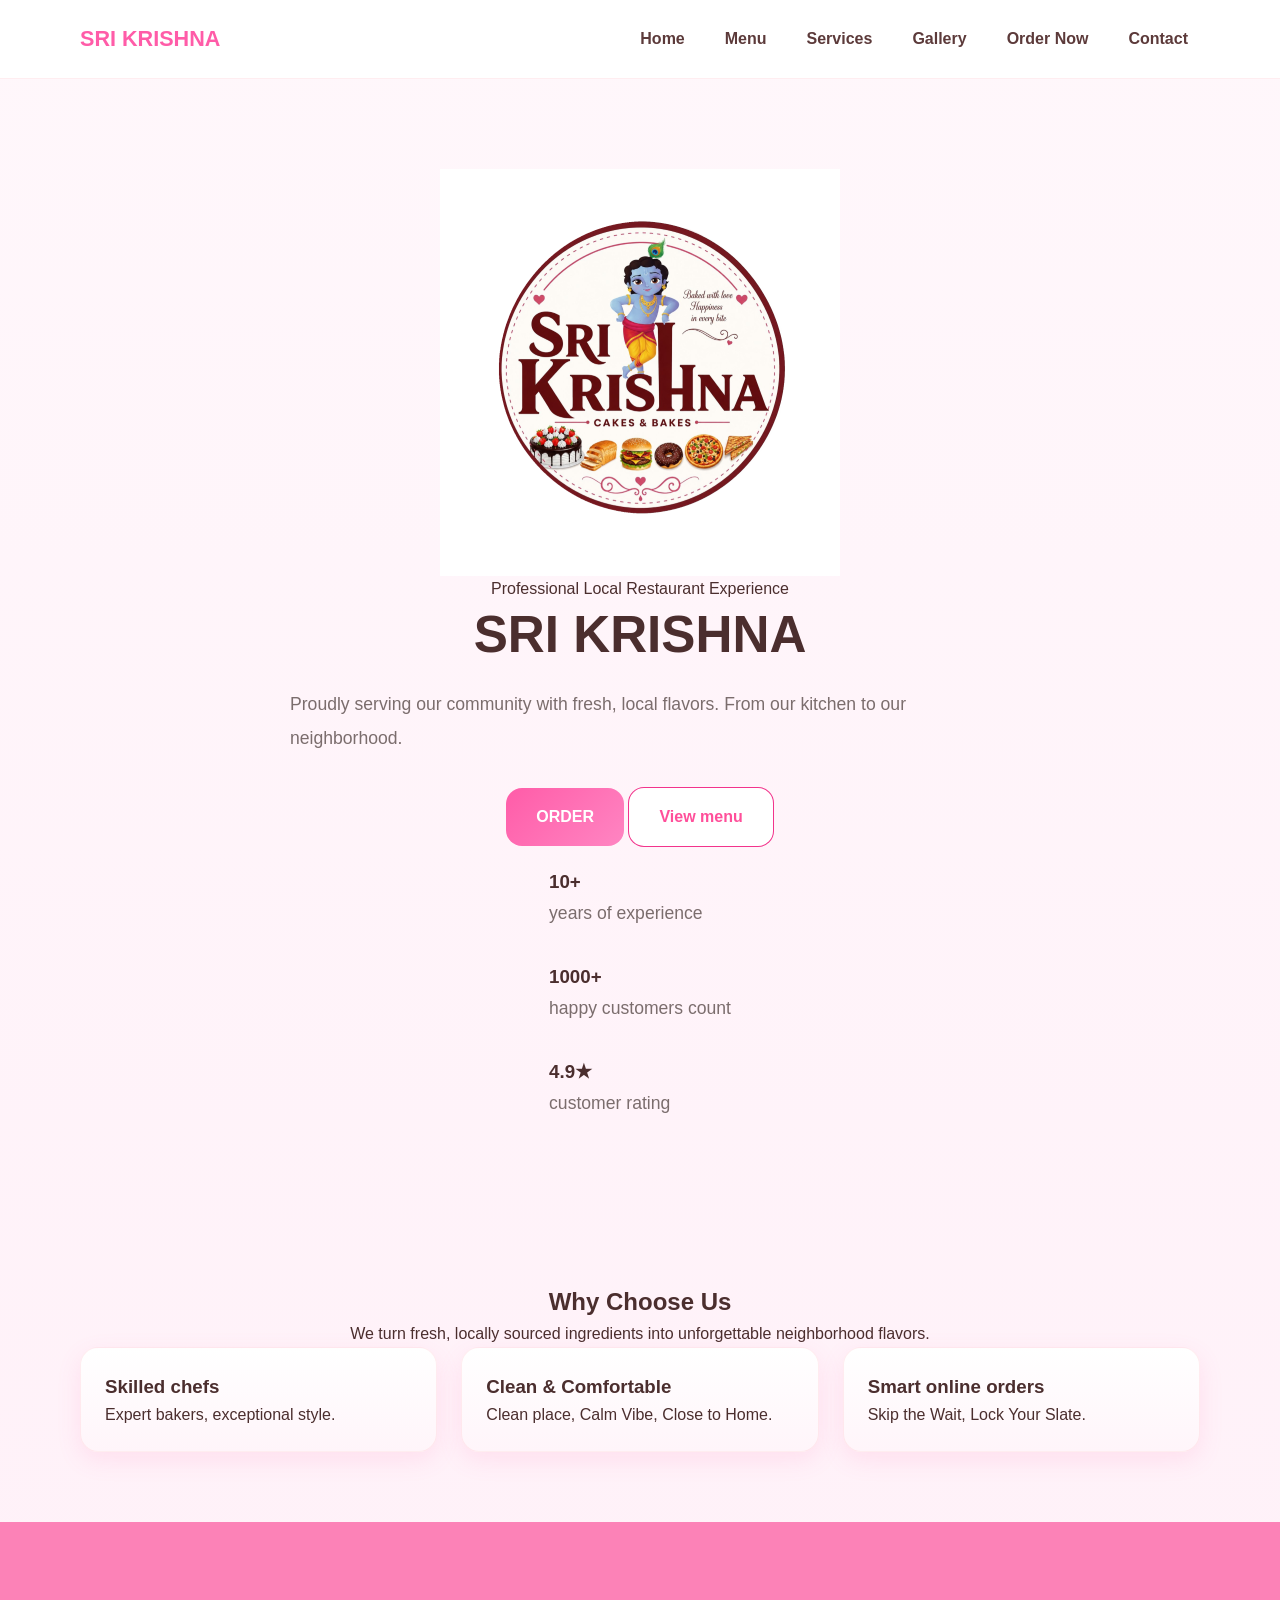
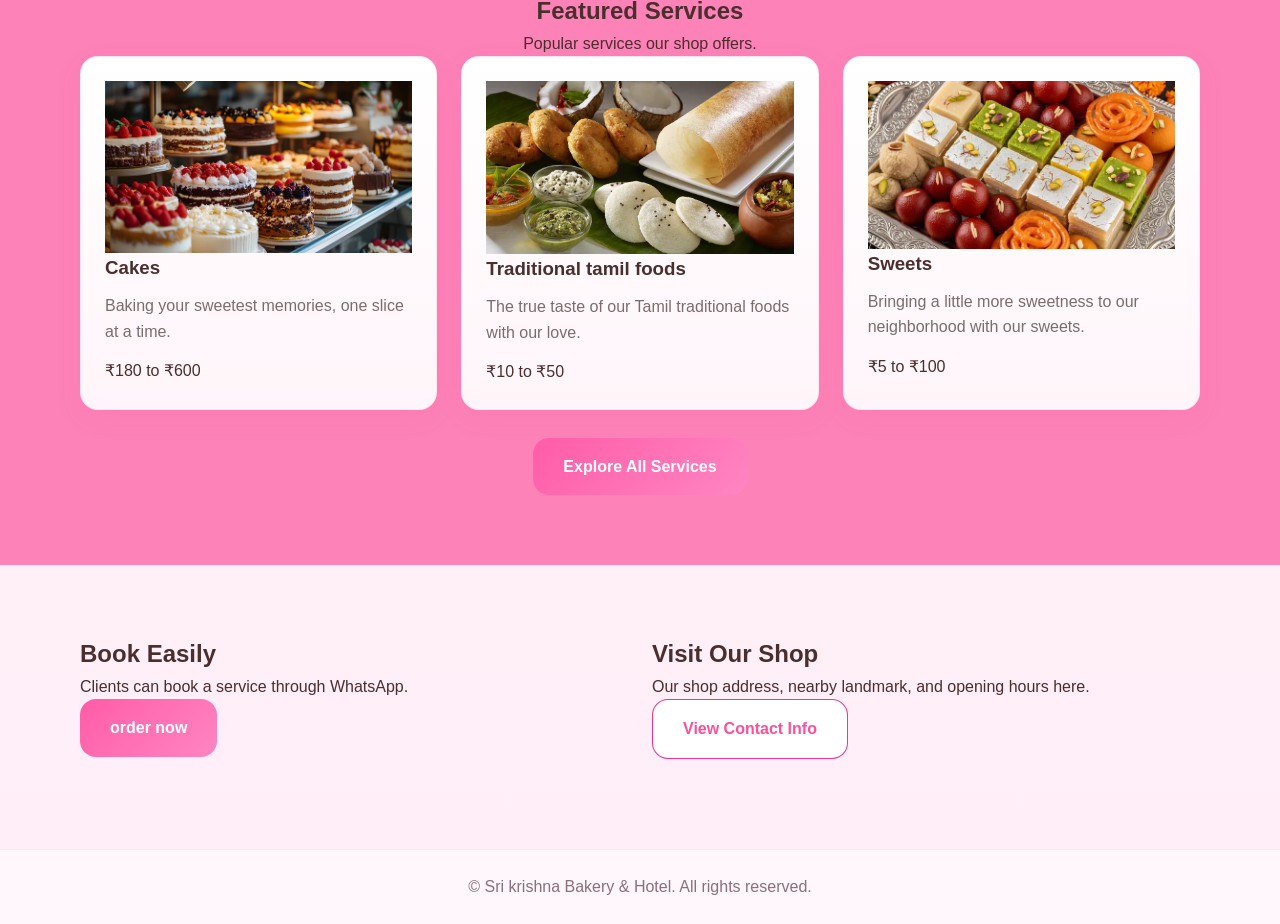
==== index.html @ ebf60ec3 "first upload" ====
<!DOCTYPE html>
<html lang="en">
<head>
  <meta charset="UTF-8" />
  <meta name="viewport" content="width=device-width, initial-scale=1.0" />
  <title>SRI KRISHNA | Premium bakery-hotel</title>
  <link rel="stylesheet" href="css/style.css" />
</head>
<body>
  
  <header class="site-header">
    <div class="container navbar">
      
      <a href="index.html" class="brand"> <span>SRI KRISHNA</span></a>

      <button class="mobile-toggle" id="mobileToggle">☰</button>

      <nav class="nav-links" id="navLinks">

        <a href="index.html" >Home</a>
        <a href="menu.html">Menu</a>
        <a href="services.html" >Services</a>
        <a href="gallery.html" >Gallery</a>
        <a href="booking.html" >Order Now</a>
        <a href="contact.html" >Contact</a>
       
      </nav>
    </div>
  </header>

  <section class="hero">
    <div class="container">
      <div class="hero-content">
        <div class="hero-logo-wrap">
  <img
    src="assets/images/logo.png"
    alt="Sri Krishna Logo"
    class="hero-logo"
  />
</div>
        <span class="badge">Professional Local Restaurant Experience</span>
        <h1>SRI KRISHNA</h1>
        <p>
          Proudly serving our community with fresh, local flavors. From our kitchen to our neighborhood.

        </p>

        <div class="hero-actions">
          <a href="booking.html" class="btn btn-primary">ORDER</a>
          <a href="menu.html" class="btn btn-secondary">View menu</a>
        </div>
        <h1></h1>

        <div class="hero-stats">
          <div class="stat-box">
            <h3>10+</h3>
            <p> years of experience</p>
          </div>
          <div class="stat-box">
            <h3>1000+</h3>
            <p>happy customers count</p>
          </div>
          <div class="stat-box">
            <h3>4.9★</h3>
            <p>customer rating</p>
          </div>
        </div>
      </div>
    </div>
  </section>

  <section class="section">
    <div class="container">
      <div class="text-center">
        <h2 class="section-title">Why Choose Us</h2>
        <p class="section-subtitle">
          We turn fresh, locally sourced ingredients into unforgettable neighborhood flavors.
        </p>
      </div>

      <div class="grid grid-3">
        <div class="card feature-card">
          <h3>Skilled chefs</h3>
          <p>Expert bakers, exceptional style.</p>
        </div>

        <div class="card feature-card">
          <h3>Clean & Comfortable</h3>
          <p>Clean place, Calm Vibe, Close to Home.</p>
        </div>

        <div class="card feature-card">
          <h3>Smart online orders</h3>
          <p>Skip the Wait, Lock Your Slate.</p>
        </div>
      </div>
    </div>
  </section>

  <section class="section" style="background: #fc82b7;">
    <div class="container">
      <div class="text-center">
        <h2 class="section-title">Featured Services</h2>
        <p class="section-subtitle">Popular services our shop offers.</p>
      </div>

      <div class="grid grid-3">
        <div class="card service-card">
          <img src="assets/images/service1.png" alt="Service 1" />
          <h3>Cakes</h3>
          <p>Baking your sweetest memories, one slice at a time.</p>
          <div class="starting from">₹180 to ₹600</div>
        </div>

        <div class="card service-card">
          <img src="assets/images/service2.png" alt="Service 2" />
          <h3>Traditional tamil foods</h3>
          <p>The true taste of our Tamil traditional foods with our love.</p>
          <div class="starting from">₹10 to ₹50</div>
        </div>

        <div class="card service-card">
          <img src="assets/images/service3.png" alt="Service 3" />
          <h3>Sweets</h3>
          <p>Bringing a little more sweetness to our neighborhood with our sweets.</p>
          <div class="starting from">₹5 to ₹100</div>
        </div>
      </div>

      <div class="text-center" style="margin-top: 28px;">
        <a href="services.html" class="btn btn-primary">Explore All Services</a>
      </div>
    </div>
  </section>

  <section class="section">
    <div class="container">
      <div class="grid grid-2">
        <div class="card-soft">
          <h2 class="section-title">Book Easily</h2>
          <p class="section-subtitle">
            Clients can book a service through WhatsApp.
          </p>
          <div class="quick-links">
            <a href="booking.html" class="btn btn-primary">order now</a>
            
          </div>
        </div>

        <div class="card-soft">
          <h2 class="section-title">Visit Our Shop</h2>
          <p class="section-subtitle">
            Our shop address, nearby landmark, and opening hours here.
          </p>
          <a href="contact.html" class="btn btn-secondary">View Contact Info</a>
        </div>
      </div>
    </div>
  </section>

  <footer class="footer">
    <div class="container text-center">
      <p>© <span class="current-year"></span> Sri krishna Bakery & Hotel. All rights reserved.</p>
    </div>
  </footer>

  <script src="js/main.js"></script>
</body>
</html>
---- css/style.css ----
:root {
  --bg: #fff7fb;
  --bg-soft: #ffeef7;

  --card: #ffffff;
  --card-2: #fff4fa;

  --text: #4b2e2e;
  --muted: #7b6d6d;

  --line: rgba(255, 182, 193, 0.25);

  --gold: #ff5ca8;
  --gold-dark: #e04890;

  --success: #22c55e;
  --danger: #ef4444;
  --warning: #f59e0b;

  --shadow: 0 8px 25px rgba(255, 92, 168, 0.12);

  --radius: 18px;
  --transition: 0.3s ease;
}

/* RESET */
* {
  margin: 0;
  padding: 0;
  box-sizing: border-box;
}

html {
  scroll-behavior: smooth;
}

body {
  font-family: Arial, sans-serif;
  background: linear-gradient(180deg, #fff7fb 0%, #ffeef7 100%);
  color: var(--text);
  line-height: 1.6;
}

img {
  max-width: 100%;
  display: block;
}

a {
  color: inherit;
  text-decoration: none;
}

ul {
  list-style: none;
}

button,
input,
select,
textarea {
  font: inherit;
}

.container {
  width: min(1120px, 92%);
  margin: 0 auto;
}

.text-center {
  text-align: center;
}

.section {
  padding: 70px 0;
}

/* PAGE BANNER */
.page-banner {
  padding: 110px 0 60px;
  background: linear-gradient(
    135deg,
    rgba(255, 92, 168, 0.08),
    rgba(255, 255, 255, 0.7)
  );
  border-bottom: 1px solid var(--line);
}

.page-banner h1 {
  font-size: 2.4rem;
  margin-bottom: 10px;
  color: #4b2e2e;
}

.page-banner p {
  color: var(--muted);
  max-width: 700px;
}

/* HEADER */
.site-header {
  position: sticky;
  top: 0;
  z-index: 1000;
  background: rgba(255, 255, 255, 0.92);
  backdrop-filter: blur(10px);
  border-bottom: 1px solid var(--line);
}

.navbar {
  min-height: 78px;
  display: flex;
  align-items: center;
  justify-content: space-between;
  gap: 24px;
  flex-wrap: wrap;
  padding: 14px 0;
}

.brand {
  font-size: 1.35rem;
  font-weight: 800;
  color: #4b2e3f;
  white-space: nowrap;
  flex-shrink: 0;
}

.brand span {
  color: var(--gold);
}

.mobile-toggle {
  display: none;
  border: none;
  background: #ffe3f0;
  color: #ff4f9a;
  font-size: 1.4rem;
  width: 44px;
  height: 44px;
  border-radius: 10px;
  cursor: pointer;
}

.nav-links {
  display: flex;
  align-items: center;
  gap: 16px;
  flex-wrap: wrap;
}

.nav-links a {
  color: #5c3a3a;
  font-weight: 600;
  padding: 8px 12px;
  border-radius: 10px;
  transition: var(--transition);
  white-space: nowrap;
}

.nav-links a:hover,
.nav-links a.active {
  color: #ff4f9a;
  background: rgba(255, 92, 168, 0.12);
}

/* HERO */
.hero {
  padding: 90px 0 60px;
}

.hero-grid {
  display: grid;
  grid-template-columns: 1fr;
  gap: 40px;
  align-items: center;
  text-align: center;
}

.hero-content {
  display: flex;
  flex-direction: column;
  align-items: center;
}

.hero-content h1 {
  font-size: 3.2rem;
  line-height: 1.3;
  margin-bottom: 20px;
  color: #4b2e2e;
  max-width: 850px;
}

.hero-content p {
  color: var(--muted);
  margin-bottom: 32px;
  max-width: 700px;
  font-size: 1.1rem;
  line-height: 1.9;
}

.hero-image img {
  border-radius: 28px;
  border: 1px solid var(--line);
  box-shadow: var(--shadow);
  width: 100%;
  max-height: 480px;
  object-fit: cover;
}

/* BUTTONS */
.btn {
  display: inline-flex;
  align-items: center;
  justify-content: center;
  gap: 8px;
  border: none;
  cursor: pointer;
  padding: 16px 30px;
  border-radius: 16px;
  font-weight: 700;
  transition: var(--transition);
  font-size: 1rem;
}

.btn:hover {
  transform: translateY(-2px);
}

.btn-primary {
  background: linear-gradient(135deg, #ff5ca8, #ff85c2);
  color: #ffffff;
}

.btn-primary:hover {
  background: linear-gradient(135deg, #ff4f9a, #ff75ba);
}

.btn-secondary {
  background: #ffffff;
  color: #ff4f9a;
  border: 1px solid rgba(240, 12, 118, 0.834);
}

.btn-secondary:hover {
  background: #fff0f7;
}

.btn-success {
  background: var(--success);
  color: #fff;
}

.btn-danger {
  background: var(--danger);
  color: #fff;
}

.btn-delete {
  background: #7f1d1d;
  color: #fff;
}

.btn-full {
  width: 100%;
}

/* GRID */
.grid {
  display: grid;
  gap: 24px;
}

.grid-2 {
  grid-template-columns: repeat(2, 1fr);
}

.grid-3 {
  grid-template-columns: repeat(3, 1fr);
}

/* CARD */
.card {
  background: linear-gradient(180deg, #ffffff, #fff5fa);
  border: 1px solid var(--line);
  border-radius: var(--radius);
  padding: 24px;
  box-shadow: var(--shadow);
}

/* SERVICE CARDS */
.service-card h3 {
  margin-bottom: 10px;
  color: #4b2e2e;
}

.service-card p {
  color: var(--muted);
  margin-bottom: 14px;
}

.service-meta {
  display: flex;
  justify-content: space-between;
  gap: 10px;
  font-size: 0.95rem;
  color: #ff5ca8;
  font-weight: 700;
}

/* GALLERY */
.gallery-card {
  overflow: hidden;
  padding: 0;
  cursor: pointer;
  transition: transform 0.3s ease;
}

.gallery-card:hover {
  transform: translateY(-6px);
}

.gallery-card img {
  width: 100%;
  height: 260px;
  object-fit: cover;
}

.gallery-card h3,
.gallery-card p {
  padding: 0 20px;
}

.gallery-card h3 {
  padding-top: 18px;
  margin-bottom: 8px;
  color: #4b2e2e;
}

.gallery-card p {
  padding-bottom: 20px;
  color: var(--muted);
}

/* SEARCH */
.search-box {
  margin-bottom: 24px;
  display: flex;
  justify-content: center;
}

.search-box input {
  width: 100%;
  max-width: 500px;
  padding: 14px 16px;
  border-radius: 12px;
  border: 1px solid rgba(255, 92, 168, 0.2);
  background: #ffffff;
  color: #4b2e2e;
  font-size: 1rem;
  outline: none;
}

.search-box input::placeholder {
  color: #b08d9b;
}

/* SIMPLE GALLERY */
.gallery-grid-simple {
  display: grid;
  grid-template-columns: repeat(auto-fit, minmax(220px, 1fr));
  gap: 20px;
}

.gallery-item-simple {
  background: #ffffff;
  border: 1px solid var(--line);
  border-radius: 18px;
  overflow: hidden;
  box-shadow: var(--shadow);
  transition: transform 0.3s ease;
}

.gallery-item-simple:hover {
  transform: translateY(-6px);
}

.gallery-item-simple img {
  width: 100%;
  height: 280px;
  object-fit: cover;
}

.gallery-caption {
  padding: 14px;
  text-align: center;
  font-weight: 600;
  color: #ff4f9a;
}

/* FORMS */
.form-grid {
  display: grid;
  grid-template-columns: repeat(2, 1fr);
  gap: 20px;
}

.form-group {
  display: flex;
  flex-direction: column;
  gap: 8px;
}

.form-group label {
  font-weight: 600;
  color: #4b2e2e;
}

.form-group input,
.form-group select,
.form-group textarea {
  width: 100%;
  padding: 14px 16px;
  border-radius: 12px;
  border: 1px solid rgba(255, 92, 168, 0.18);
  background: #ffffff;
  color: #4b2e2e;
  outline: none;
  transition: var(--transition);
}

.form-group input::placeholder,
.form-group textarea::placeholder {
  color: #b08d9b;
}

.form-group input:focus,
.form-group select:focus,
.form-group textarea:focus {
  border-color: #ff5ca8;
  box-shadow: 0 0 0 3px rgba(255, 92, 168, 0.12);
}

.form-group select option {
  background: #ffffff;
  color: #4b2e2e;
}

/* FOOTER */
.footer {
  border-top: 1px solid var(--line);
  padding: 24px 0;
  margin-top: 20px;
  color: #8d6f7a;
  background: #fff7fb;
}

/* IMAGE MODAL */
.image-modal {
  position: fixed;
  inset: 0;
  background: rgba(255, 255, 255, 0.92);
  display: none;
  align-items: center;
  justify-content: center;
  z-index: 9999;
  padding: 20px;
}

.image-modal.show {
  display: flex;
}

.image-modal-content {
  position: relative;
  width: 100%;
  max-width: 900px;
  background: #ffffff;
  border: 1px solid rgba(255, 92, 168, 0.2);
  border-radius: 16px;
  padding: 20px;
  text-align: center;
}

.image-modal-content img {
  width: 100%;
  max-height: 75vh;
  object-fit: contain;
  border-radius: 12px;
}

.image-modal-content h3 {
  margin-top: 14px;
  color: #ff4f9a;
}

.image-modal-close {
  position: absolute;
  top: 10px;
  right: 14px;
  background: transparent;
  border: none;
  color: #4b2e2e;
  font-size: 2rem;
  cursor: pointer;
}

/* MOBILE */
@media (max-width: 900px) {
  .grid-3 {
    grid-template-columns: repeat(2, 1fr);
  }

  .hero-grid,
  .grid-2,
  .form-grid {
    grid-template-columns: 1fr;
  }

  .hero-content h1 {
    font-size: 2.5rem;
  }
}

@media (max-width: 768px) {
  .mobile-toggle {
    display: inline-flex;
    align-items: center;
    justify-content: center;
  }

  .nav-links {
    width: 100%;
    display: none;
    flex-direction: column;
    align-items: flex-start;
    padding: 12px 0 4px;
  }

  .nav-links.show {
    display: flex;
  }

  .grid-3 {
    grid-template-columns: 1fr;
  }

  .page-banner h1 {
    font-size: 2rem;
  }

  .hero {
    padding: 70px 0 50px;
  }

  .hero-content h1 {
    font-size: 2rem;
  }

  .hero-content p {
    font-size: 1rem;
  }

  .gallery-item-simple img {
    height: 240px;
  }

  .btn {
    width: 100%;
  }
}
/* LOGO STYLE */

.brand-logo {
  display: flex;
  align-items: center;
  gap: 12px;
}

.site-logo {
  width: 52px;
  height: 52px;
  border-radius: 50%;
  object-fit: cover;
  border: 3px solid #ffffff;
  box-shadow: 0 4px 12px rgba(0,0,0,0.2);
}

/* MOBILE */

@media (max-width: 768px) {

  .site-logo {
    width: 85px;
    height: 85px;
  }

}
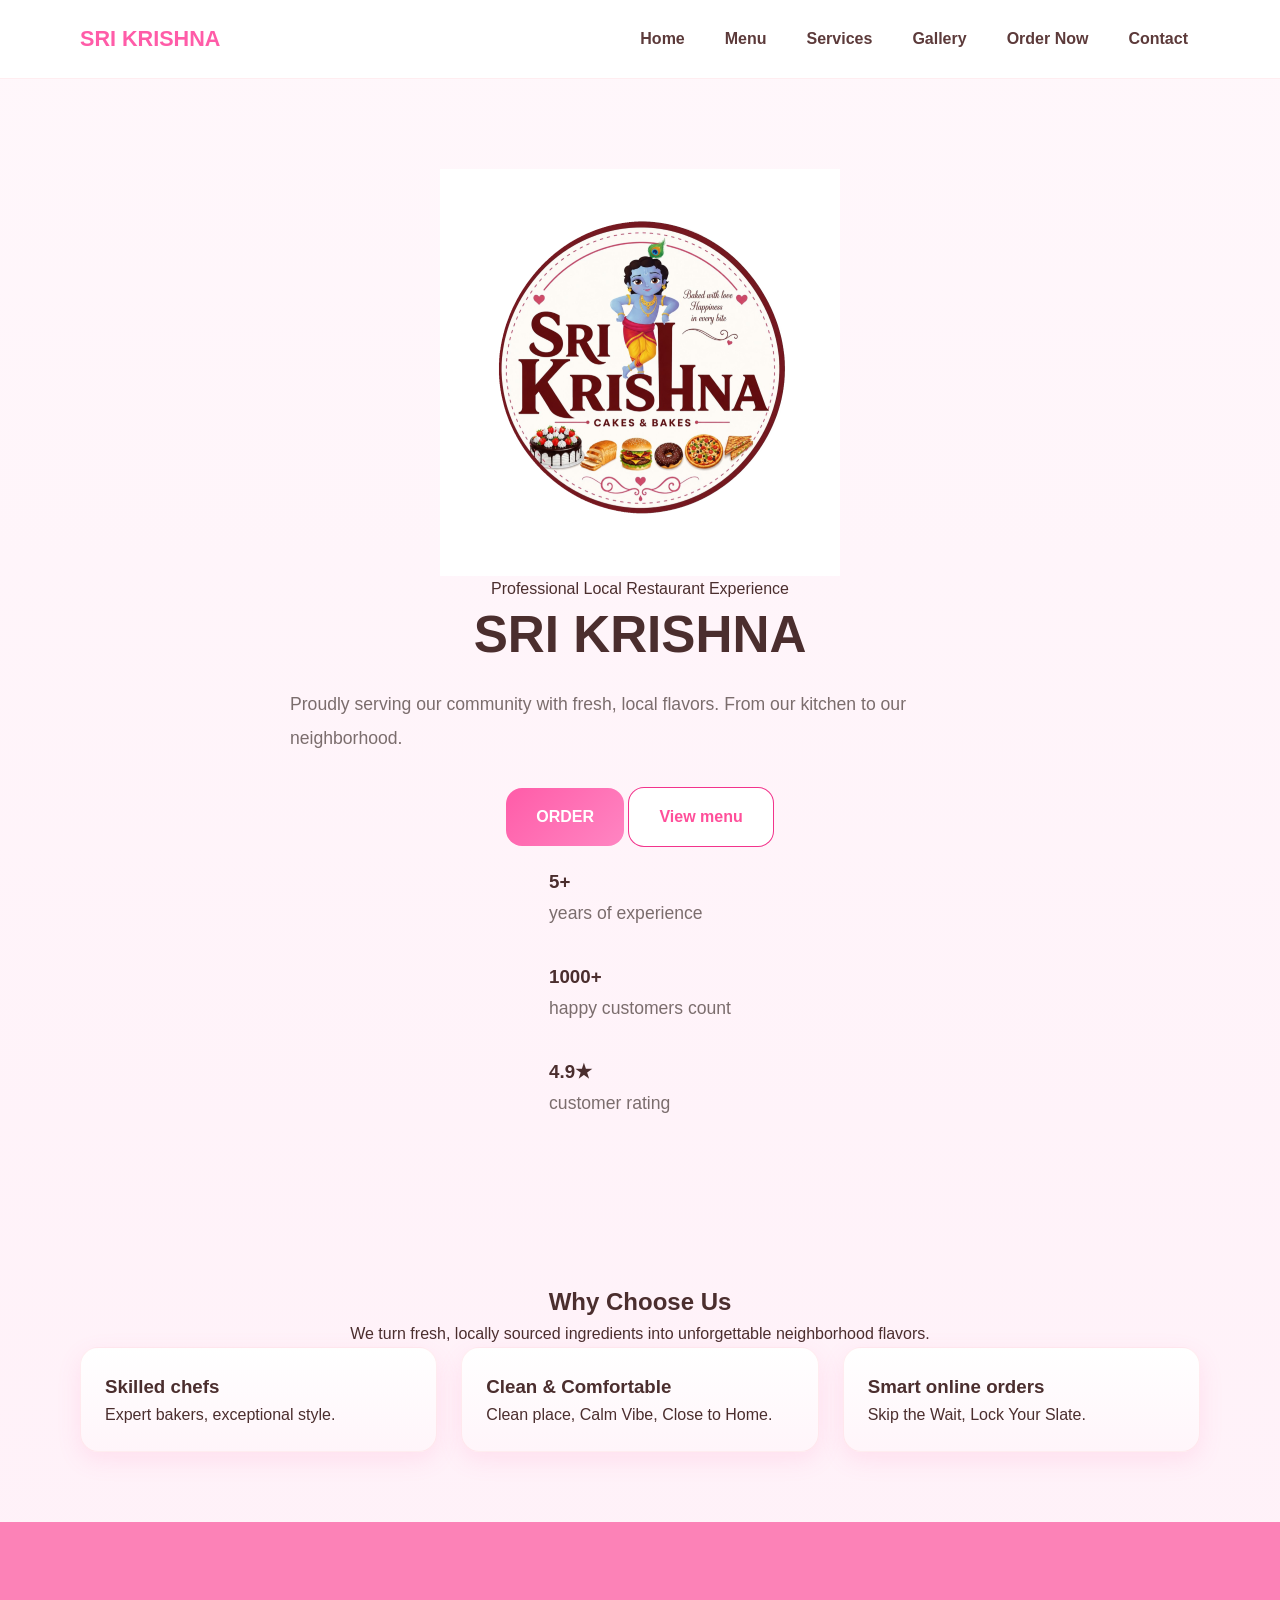
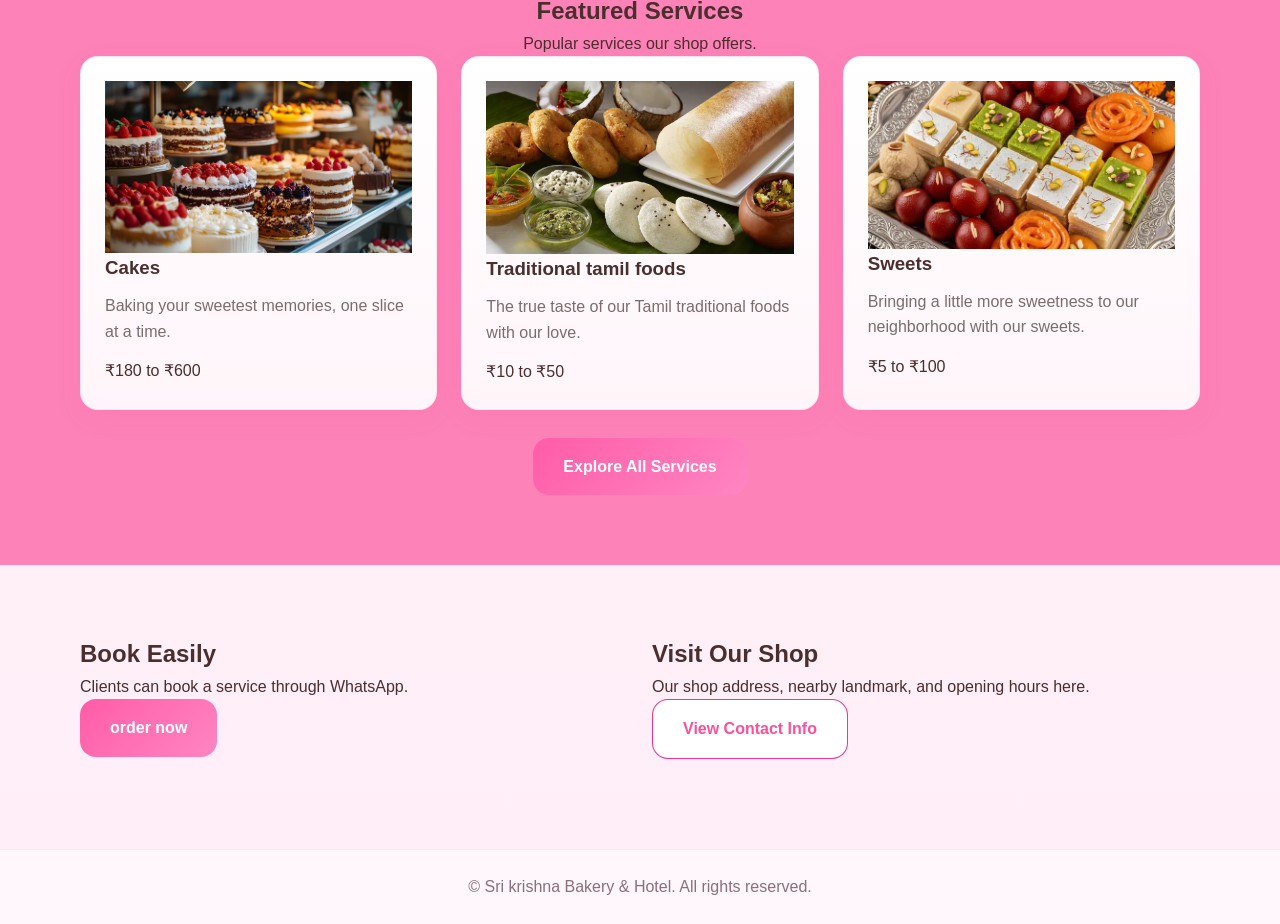
==== commit a65385b0: "customer review" ====
--- a/index.html
+++ b/index.html
@@ -53,7 +53,7 @@
 
         <div class="hero-stats">
           <div class="stat-box">
-            <h3>10+</h3>
+            <h3>5+</h3>
             <p> years of experience</p>
           </div>
           <div class="stat-box">
@@ -165,5 +165,13 @@
   </footer>
 
   <script src="js/main.js"></script>
+  <script>
+const mobileToggle = document.getElementById("mobileToggle");
+const navLinks = document.getElementById("navLinks");
+
+mobileToggle.addEventListener("click", () => {
+  navLinks.classList.toggle("show");
+});
+</script>
 </body>
 </html>
